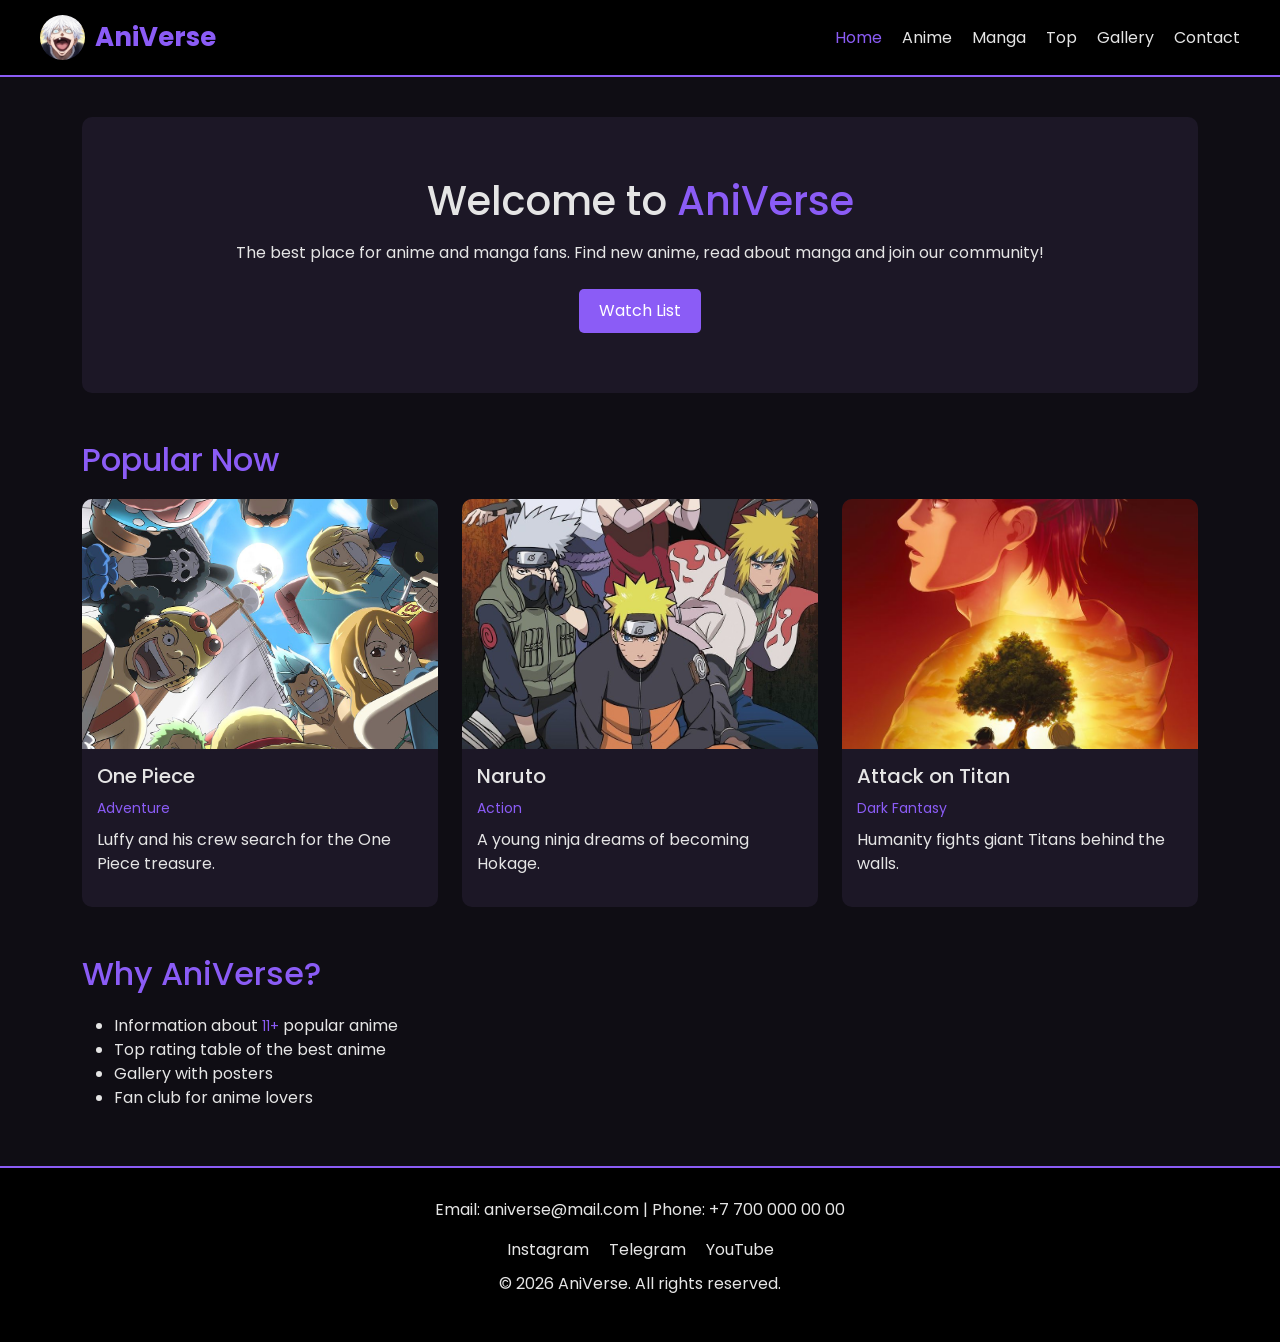
==== index.html @ d7421a17 "Add root redirect to website" ====
<!DOCTYPE html>
<html>
<head>
<meta http-equiv="refresh" content="0; url=Midterm-WEB/index.html">
<title>AniVerse</title>
</head>
<body>
<a href="Midterm-WEB/index.html">Open AniVerse</a>
</body>
</html>
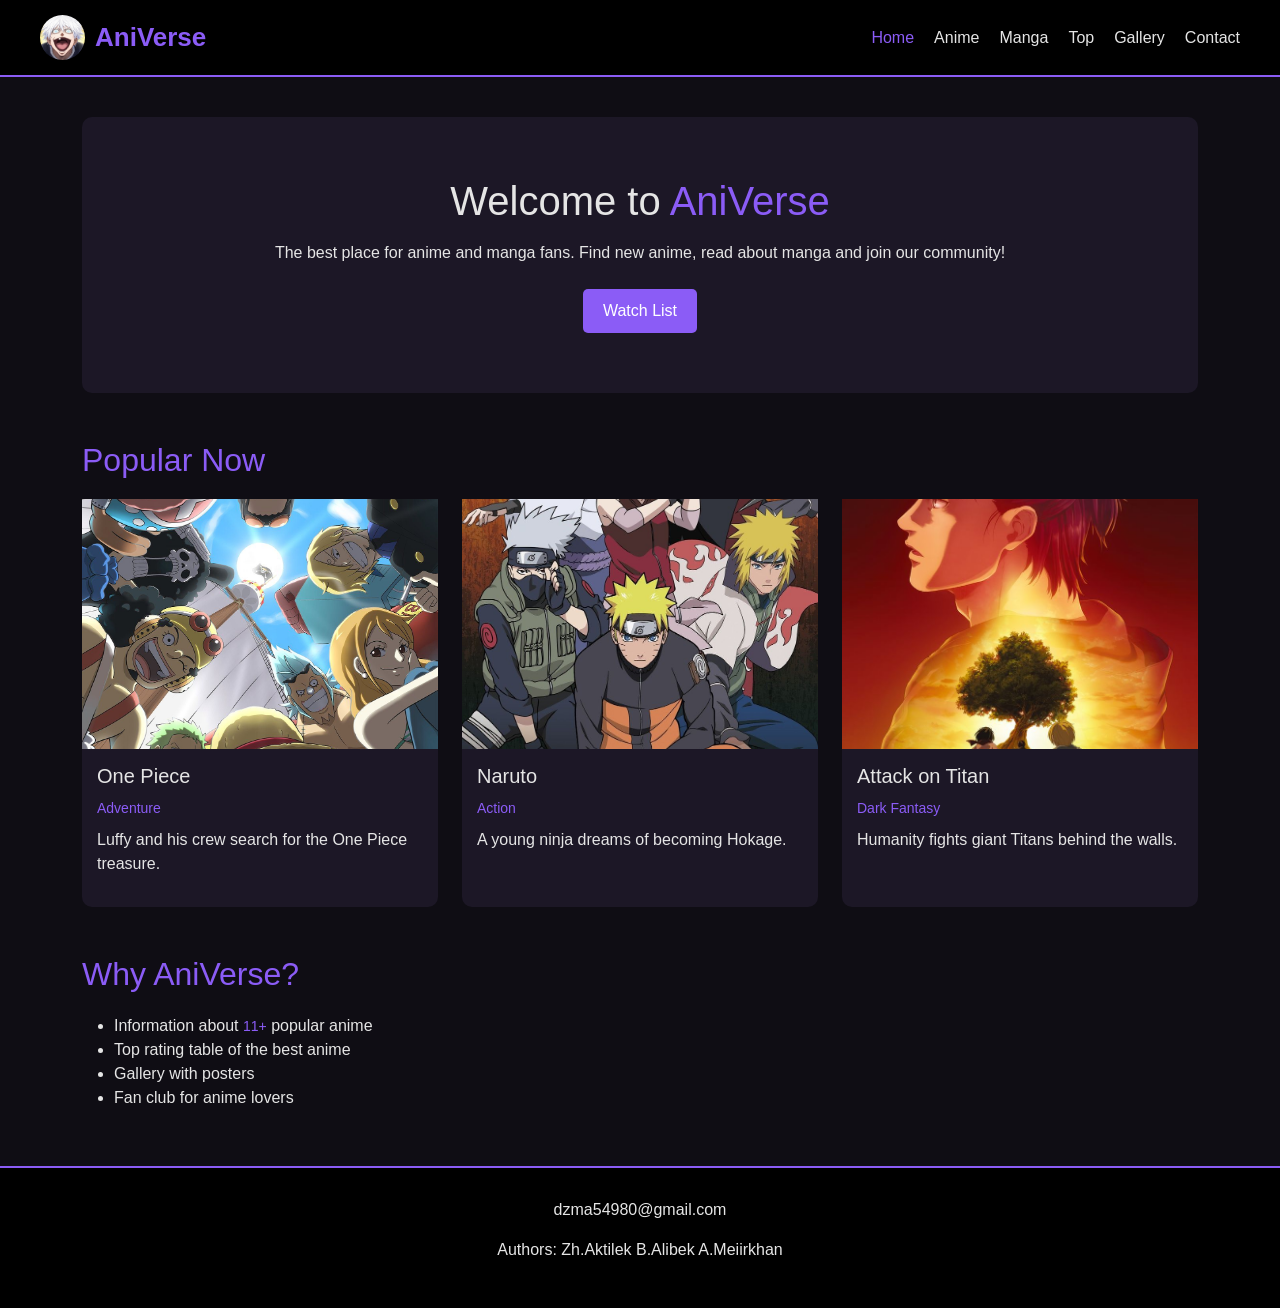
==== commit eae2e56e: "Add website pages and README" ====
--- a/index.html
+++ b/index.html
@@ -1,10 +1,89 @@
 <!DOCTYPE html>
-<html>
+<html lang="en">
 <head>
-<meta http-equiv="refresh" content="0; url=Midterm-WEB/index.html">
-<title>AniVerse</title>
+    <meta charset="UTF-8">
+    <meta name="viewport" content="width=device-width, initial-scale=1.0">
+    <title>AniVerse - Home</title>
+    <link rel="stylesheet" href="https://cdn.jsdelivr.net/npm/bootstrap@5.3.3/dist/css/bootstrap.min.css">
+    <link rel="stylesheet" href="css/style.css">
 </head>
 <body>
-<a href="Midterm-WEB/index.html">Open AniVerse</a>
+
+    <header class="header">
+        <a href="index.html" class="logo">
+            <img src="images/logo.jpg" alt="AniVerse logo">
+            <span>AniVerse</span>
+        </a>
+        <nav class="nav">
+            <a href="index.html" class="active">Home</a>
+            <a href="anime.html">Anime</a>
+            <a href="manga.html">Manga</a>
+            <a href="top.html">Top</a>
+            <a href="gallery.html">Gallery</a>
+            <a href="contact.html">Contact</a>
+        </nav>
+    </header>
+
+    <main>
+        <div class="container">
+            <section class="hero text-center mb-5">
+                <h1>Welcome to <span class="title">AniVerse</span></h1>
+                <p class="mt-3 mb-4">The best place for anime and manga fans. Find new anime, read about manga and join our community!</p>
+                <a href="anime.html" class="btn-anime">Watch List</a>
+            </section>
+
+            <section>
+                <h2 class="title">Popular Now</h2>
+                <div class="row g-4">
+                    <div class="col-12 col-md-6 col-lg-4">
+                    <div class="anime-card">
+                        <img src="images/one-piece.jpg" alt="One Piece">
+                        <div class="info">
+                            <h3 class="h5">One Piece</h3>
+                            <span class="genre">Adventure</span>
+                            <p class="mt-2">Luffy and his crew search for the One Piece treasure.</p>
+                        </div>
+                    </div>
+                    </div>
+                    <div class="col-12 col-md-6 col-lg-4">
+                    <div class="anime-card">
+                        <img src="images/naruto.jpg" alt="Naruto">
+                        <div class="info">
+                            <h3 class="h5">Naruto</h3>
+                            <span class="genre">Action</span>
+                            <p class="mt-2">A young ninja dreams of becoming Hokage.</p>
+                        </div>
+                    </div>
+                    </div>
+                    <div class="col-12 col-md-6 col-lg-4">
+                    <div class="anime-card">
+                        <img src="images/attack-on-titan.jpg" alt="Attack on Titan">
+                        <div class="info">
+                            <h3 class="h5">Attack on Titan</h3>
+                            <span class="genre">Dark Fantasy</span>
+                            <p class="mt-2">Humanity fights giant Titans behind the walls.</p>
+                        </div>
+                    </div>
+                    </div>
+                </div>
+            </section>
+
+            <section class="mt-5">
+                <h2 class="title">Why AniVerse?</h2>
+                <ul>
+                    <li>Information about <span class="genre">11+</span> popular anime</li>
+                    <li>Top rating table of the best anime</li>
+                    <li>Gallery with posters</li>
+                    <li>Fan club for anime lovers</li>
+                </ul>
+            </section>
+        </div>
+    </main>
+
+    <footer class="footer">
+        <p>dzma54980@gmail.com</p>
+        <p>Authors: Zh.Aktilek B.Alibek A.Meiirkhan</p>
+    </footer>
+
 </body>
 </html>
--- a/css/style.css
+++ b/css/style.css
@@ -0,0 +1,267 @@
+* {
+    margin: 0;
+    padding: 0;
+    box-sizing: border-box;
+}
+
+body {
+    font-family: Arial, sans-serif;
+    background-color: #0f0d14;
+    color: #e5e5e5;
+}
+
+a {
+    color: #e5e5e5;
+    text-decoration: none;
+}
+
+img {
+    display: block;
+    width: 100%;
+}
+
+h1 {
+    font-size: 40px;
+}
+
+main {
+    padding: 40px 0;
+}
+
+.title {
+    color: #8b5cf6;
+    margin-bottom: 20px;
+}
+
+.header {
+    display: flex;
+    justify-content: space-between;
+    align-items: center;
+    padding: 15px 40px;
+    background-color: #000;
+    border-bottom: 2px solid #8b5cf6;
+}
+
+.logo {
+    display: flex;
+    align-items: center;
+    gap: 10px;
+    font-size: 26px;
+    font-weight: bold;
+    color: #8b5cf6;
+}
+
+.logo img {
+    width: 45px;
+    height: 45px;
+    border-radius: 50%;
+    object-fit: cover;
+}
+
+.nav {
+    display: flex;
+    gap: 20px;
+}
+
+.nav a:hover {
+    color: #8b5cf6;
+}
+
+.nav .active {
+    color: #8b5cf6;
+}
+
+.btn-anime {
+    display: inline-block;
+    padding: 10px 20px;
+    background-color: #8b5cf6;
+    color: white;
+    border: none;
+    border-radius: 5px;
+}
+
+.btn-anime:hover {
+    background-color: #6d28d9;
+    color: white;
+}
+
+.hero {
+    padding: 60px 20px;
+    background-color: #1c1726;
+    border-radius: 10px;
+}
+
+.anime-card {
+    background-color: #1c1726;
+    border-radius: 10px;
+    height: 100%;
+}
+
+.anime-card:hover {
+    box-shadow: 0 5px 15px rgba(139, 92, 246, 0.5);
+}
+
+.anime-card img {
+    height: 250px;
+    object-fit: cover;
+}
+
+.anime-card .info {
+    padding: 15px;
+}
+
+.genre {
+    color: #8b5cf6;
+    font-size: 14px;
+}
+
+.anime-grid {
+    display: grid;
+    grid-template-columns: repeat(4, 1fr);
+    gap: 20px;
+}
+
+.manga-item {
+    display: flex;
+    gap: 20px;
+    padding: 15px;
+    margin-bottom: 15px;
+    background-color: #1c1726;
+    border-radius: 10px;
+}
+
+.manga-item img {
+    width: 100px;
+    height: 140px;
+    object-fit: cover;
+}
+
+.top-table {
+    width: 100%;
+    border-collapse: collapse;
+}
+
+.top-table th,
+.top-table td {
+    padding: 12px;
+    text-align: left;
+    border-bottom: 1px solid #333;
+}
+
+.top-table th {
+    background-color: #8b5cf6;
+    color: white;
+}
+
+.top-table td {
+    background-color: #1c1726;
+}
+
+.gallery {
+    display: grid;
+    grid-template-columns: repeat(3, 1fr);
+    gap: 15px;
+}
+
+.gallery-item {
+    position: relative;
+}
+
+.gallery-item img {
+    height: 300px;
+    object-fit: cover;
+    border-radius: 10px;
+}
+
+.caption {
+    position: absolute;
+    bottom: 0;
+    left: 0;
+    width: 100%;
+    padding: 10px;
+    background-color: rgba(0, 0, 0, 0.7);
+    border-radius: 0 0 10px 10px;
+    display: none;
+}
+
+.gallery-item:hover .caption {
+    display: block;
+}
+
+.form-box {
+    padding: 25px;
+    background-color: #1c1726;
+    border-radius: 10px;
+}
+
+.form-box label {
+    display: block;
+    margin-top: 15px;
+    margin-bottom: 5px;
+}
+
+.form-box input,
+.form-box select,
+.form-box textarea {
+    width: 100%;
+    padding: 10px;
+    background-color: #0f0d14;
+    color: #e5e5e5;
+    border: 1px solid #444;
+    border-radius: 5px;
+}
+
+.footer {
+    padding: 30px 40px;
+    background-color: #000;
+    border-top: 2px solid #8b5cf6;
+    text-align: center;
+}
+
+@media (max-width: 992px) {
+    h1 {
+        font-size: 32px;
+    }
+
+    .anime-grid {
+        grid-template-columns: repeat(2, 1fr);
+    }
+
+    .gallery {
+        grid-template-columns: repeat(2, 1fr);
+    }
+}
+
+@media (max-width: 576px) {
+    h1 {
+        font-size: 26px;
+    }
+
+    .header {
+        flex-direction: column;
+        gap: 10px;
+        padding: 15px;
+    }
+
+    .nav {
+        flex-wrap: wrap;
+        justify-content: center;
+        gap: 10px;
+    }
+
+    main {
+        padding: 20px 0;
+    }
+
+    .anime-grid {
+        grid-template-columns: 1fr;
+    }
+
+    .gallery {
+        grid-template-columns: 1fr;
+    }
+
+    .hero {
+        padding: 30px 15px;
+    }
+}
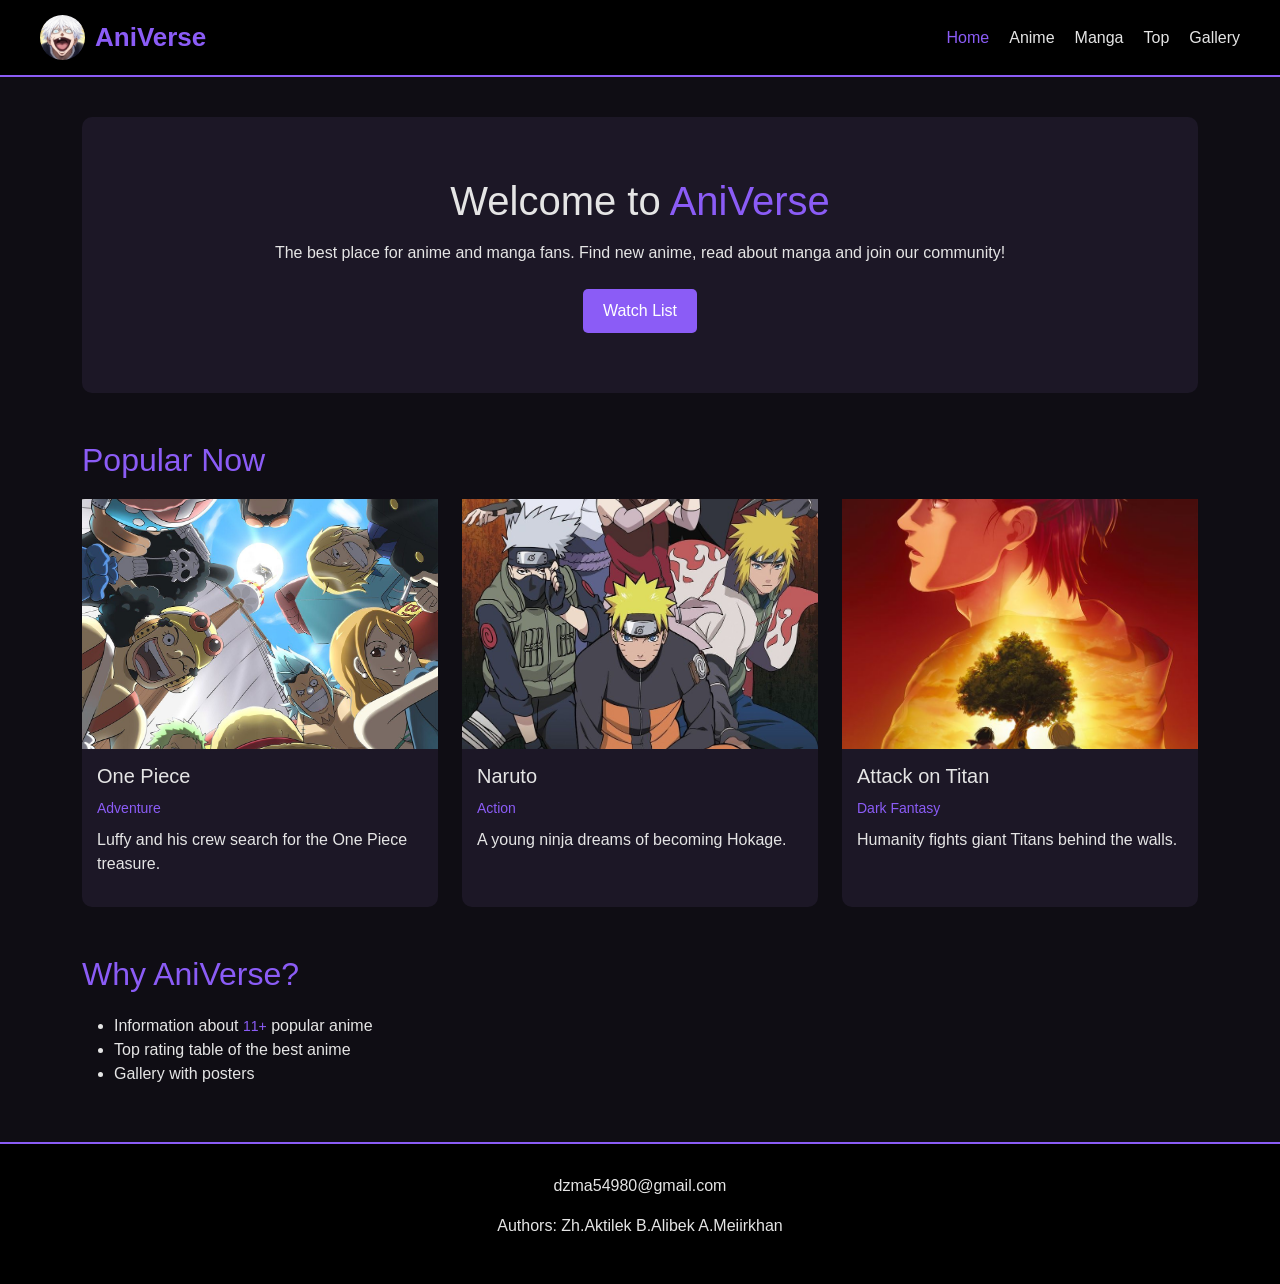
==== commit 95e053d3: "Remove contact page from menu and README" ====
--- a/index.html
+++ b/index.html
@@ -20,7 +20,6 @@
             <a href="manga.html">Manga</a>
             <a href="top.html">Top</a>
             <a href="gallery.html">Gallery</a>
-            <a href="contact.html">Contact</a>
         </nav>
     </header>
 
@@ -74,7 +73,6 @@
                     <li>Information about <span class="genre">11+</span> popular anime</li>
                     <li>Top rating table of the best anime</li>
                     <li>Gallery with posters</li>
-                    <li>Fan club for anime lovers</li>
                 </ul>
             </section>
         </div>
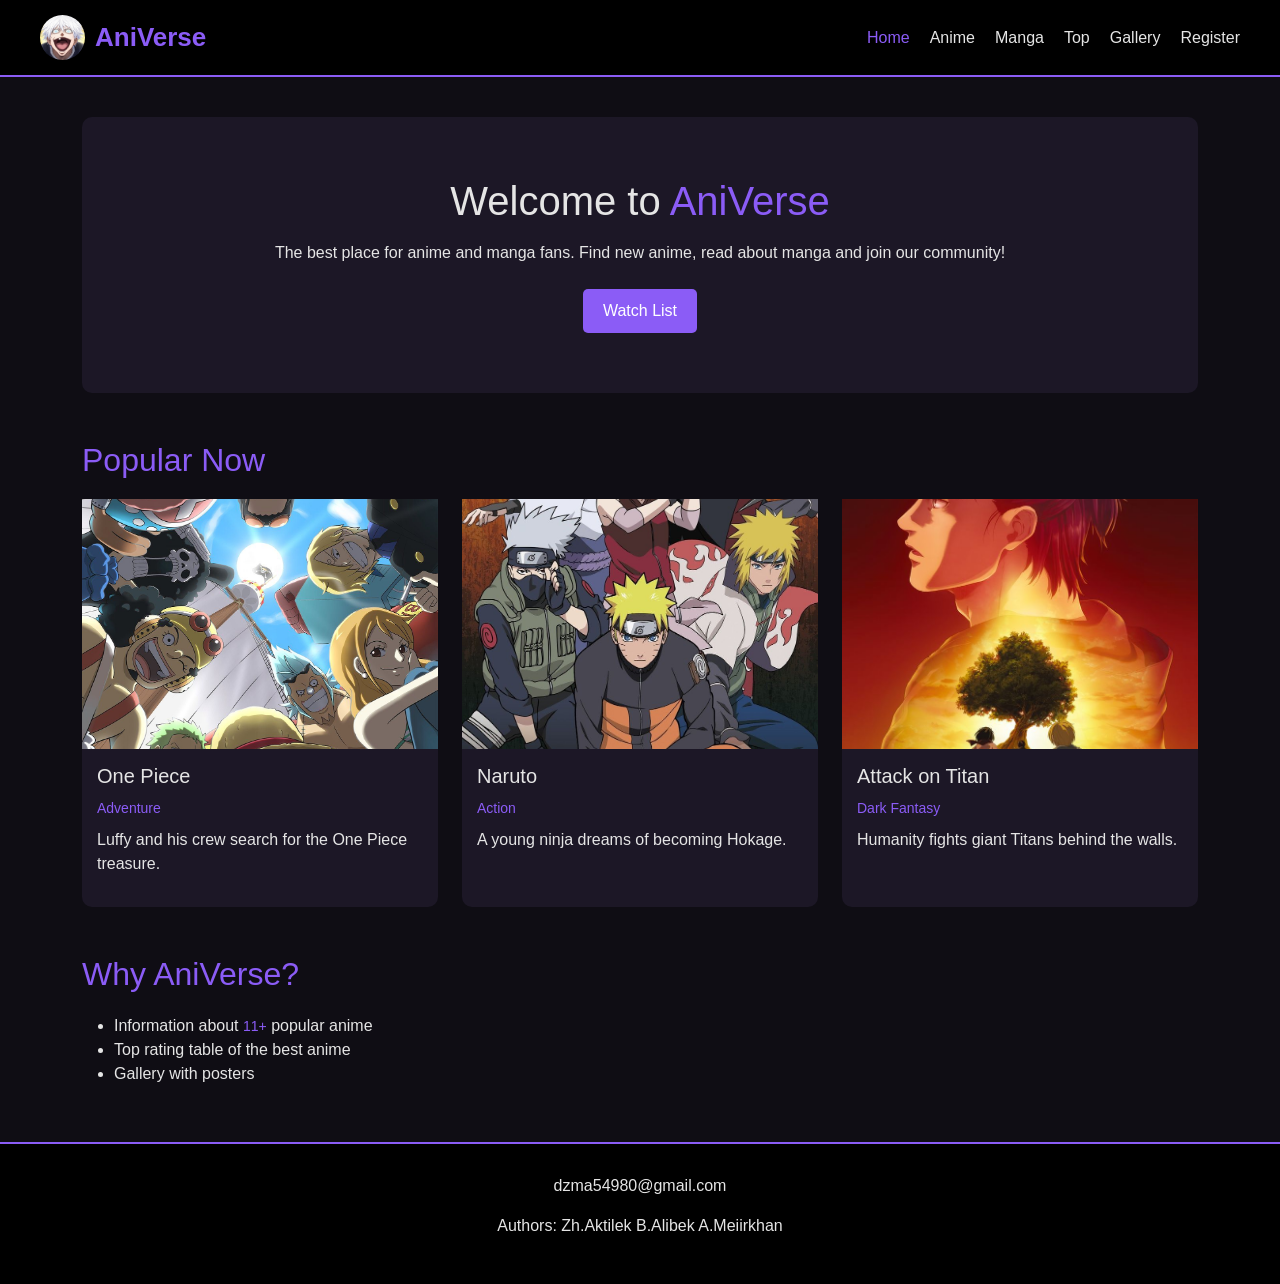
==== commit 495ac202: "Endterm: pages, register form and README" ====
--- a/index.html
+++ b/index.html
@@ -20,6 +20,7 @@
             <a href="manga.html">Manga</a>
             <a href="top.html">Top</a>
             <a href="gallery.html">Gallery</a>
+            <a href="register.html">Register</a>
         </nav>
     </header>
 
@@ -83,5 +84,8 @@
         <p>Authors: Zh.Aktilek B.Alibek A.Meiirkhan</p>
     </footer>
 
+    <script src="https://code.jquery.com/jquery-3.7.1.min.js"></script>
+    <script src="js/script.js"></script>
+
 </body>
 </html>
--- a/css/style.css
+++ b/css/style.css
@@ -194,23 +194,6 @@
     border-radius: 10px;
 }
 
-.form-box label {
-    display: block;
-    margin-top: 15px;
-    margin-bottom: 5px;
-}
-
-.form-box input,
-.form-box select,
-.form-box textarea {
-    width: 100%;
-    padding: 10px;
-    background-color: #0f0d14;
-    color: #e5e5e5;
-    border: 1px solid #444;
-    border-radius: 5px;
-}
-
 .footer {
     padding: 30px 40px;
     background-color: #000;
@@ -218,6 +201,125 @@
     text-align: center;
 }
 
+.filter-btn {
+    padding: 8px 16px;
+    margin: 0 6px 6px 0;
+    background-color: #1c1726;
+    color: #e5e5e5;
+    border: 1px solid #8b5cf6;
+    border-radius: 5px;
+    cursor: pointer;
+}
+
+.filter-btn:hover,
+.filter-btn.active {
+    background-color: #8b5cf6;
+    color: white;
+}
+
+.no-results {
+    display: none;
+    color: #8b5cf6;
+}
+
+.strength-bar {
+    height: 6px;
+    margin-top: 8px;
+    background-color: #333;
+    border-radius: 3px;
+}
+
+#strengthFill {
+    width: 0;
+    height: 6px;
+    border-radius: 3px;
+}
+
+.strength-text {
+    margin-top: 5px;
+    font-size: 14px;
+}
+
+.error-text {
+    color: #dc3545;
+}
+
+.edit-btn,
+.delete-btn {
+    padding: 4px 10px;
+    border: none;
+    border-radius: 4px;
+    color: white;
+    cursor: pointer;
+}
+
+.edit-btn {
+    background-color: #8b5cf6;
+}
+
+.delete-btn {
+    background-color: #dc3545;
+}
+
+.gallery-item img {
+    cursor: pointer;
+}
+
+.lightbox {
+    display: none;
+    position: fixed;
+    top: 0;
+    left: 0;
+    width: 100%;
+    height: 100%;
+    background-color: rgba(0, 0, 0, 0.9);
+    z-index: 1000;
+    text-align: center;
+    padding-top: 60px;
+}
+
+.lightbox img {
+    display: inline-block;
+    width: auto;
+    max-width: 80%;
+    max-height: 75vh;
+    border-radius: 10px;
+}
+
+.lightbox-caption {
+    margin-top: 15px;
+    font-size: 20px;
+}
+
+.lightbox-close {
+    position: absolute;
+    top: 15px;
+    right: 30px;
+    font-size: 40px;
+    cursor: pointer;
+}
+
+.lightbox-arrow {
+    position: absolute;
+    top: 50%;
+    font-size: 40px;
+    cursor: pointer;
+    padding: 10px;
+}
+
+.lightbox-arrow.left {
+    left: 20px;
+}
+
+.lightbox-arrow.right {
+    right: 20px;
+}
+
+.lightbox-close:hover,
+.lightbox-arrow:hover {
+    color: #8b5cf6;
+}
+
 @media (max-width: 992px) {
     h1 {
         font-size: 32px;
@@ -264,4 +366,12 @@
     .hero {
         padding: 30px 15px;
     }
-}
+
+    .lightbox img {
+        max-width: 90%;
+    }
+
+    .lightbox-arrow {
+        font-size: 30px;
+    }
+}
